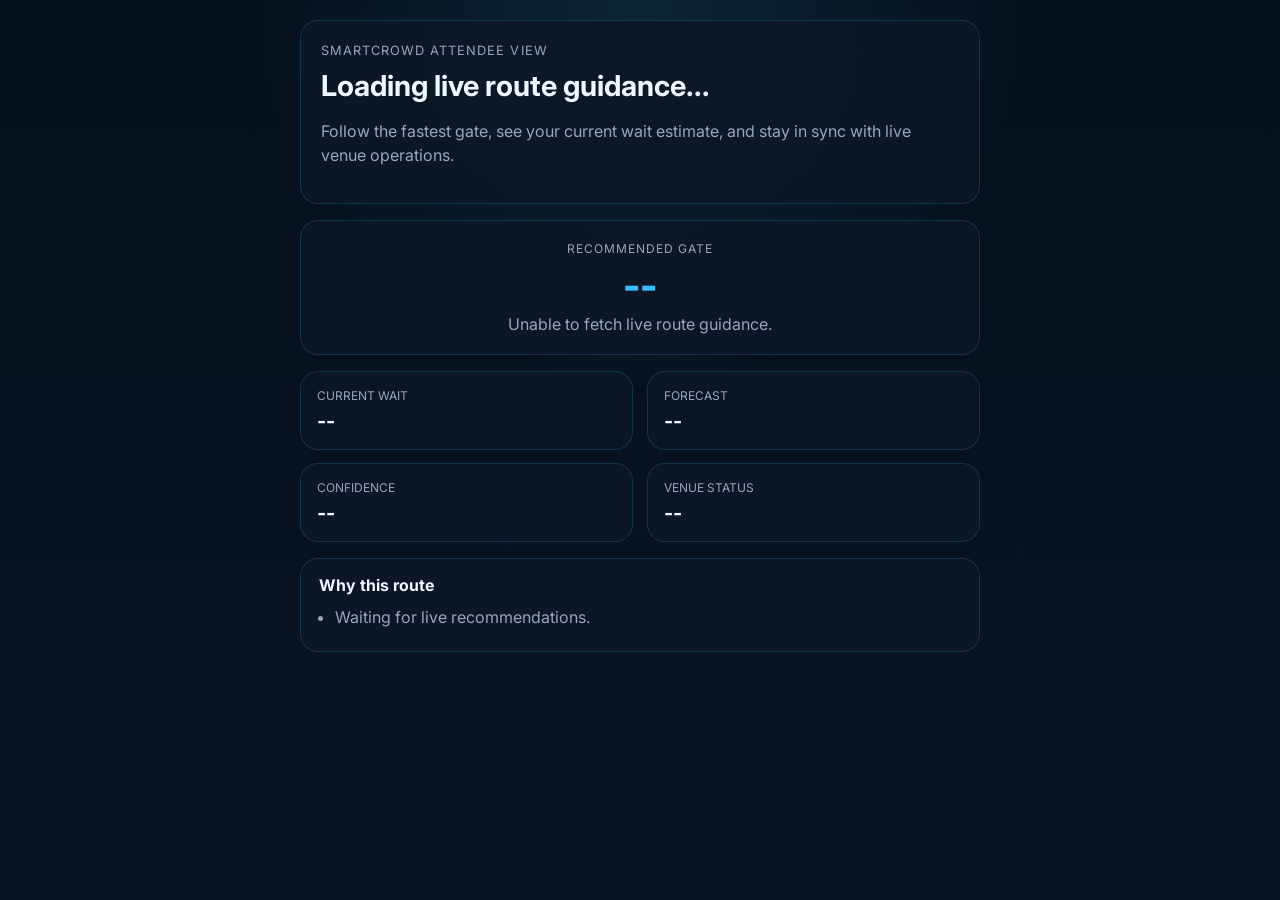
==== frontend/attendee.html @ 567f45a1 "Deploy-ready SmartCrowd updates" ====
<!doctype html>
<html lang="en">
  <head>
    <meta charset="UTF-8" />
    <meta name="viewport" content="width=device-width, initial-scale=1.0" />
    <title>SmartCrowd Attendee</title>
    <link rel="preconnect" href="https://fonts.googleapis.com" />
    <link rel="preconnect" href="https://fonts.gstatic.com" crossorigin />
    <link href="https://fonts.googleapis.com/css2?family=Inter:wght@400;500;600;700;800&display=swap" rel="stylesheet" />
    <link rel="stylesheet" href="attendee.css" />
  </head>
  <body>
    <main class="attendee-shell">
      <section class="hero">
        <p class="eyebrow">SmartCrowd Attendee View</p>
        <h1 id="headline">Loading live route guidance...</h1>
        <p>
          Follow the fastest gate, see your current wait estimate, and stay in sync with live venue operations.
        </p>
      </section>

      <section class="route-card">
        <div class="route-label">Recommended gate</div>
        <div class="route-value" id="bestGate">--</div>
        <div class="route-meta" id="bestMeta">Waiting for the live model.</div>
      </section>

      <section class="stats-grid">
        <article>
          <span>Current wait</span>
          <strong id="waitTime">--</strong>
        </article>
        <article>
          <span>Forecast</span>
          <strong id="forecast">--</strong>
        </article>
        <article>
          <span>Confidence</span>
          <strong id="confidence">--</strong>
        </article>
        <article>
          <span>Venue status</span>
          <strong id="status">--</strong>
        </article>
      </section>

      <section class="alerts">
        <h2>Why this route</h2>
        <ul id="reasonList">
          <li>Waiting for live recommendations.</li>
        </ul>
      </section>
    </main>

    <script src="attendee.js"></script>
  </body>
</html>
---- frontend/attendee.css ----
:root {
  --bg: #07111f;
  --card: rgba(13, 23, 39, 0.88);
  --line: rgba(56, 189, 248, 0.18);
  --text: #eef6ff;
  --muted: #93a8bf;
  --accent: #38bdf8;
  --good: #10b981;
  --warn: #f59e0b;
}

* { box-sizing: border-box; }

body {
  margin: 0;
  min-height: 100vh;
  font-family: Inter, system-ui, sans-serif;
  color: var(--text);
  background:
    radial-gradient(circle at top, rgba(56, 189, 248, 0.12), transparent 35%),
    linear-gradient(180deg, #06101c 0%, #091423 100%);
}

.attendee-shell {
  max-width: 720px;
  margin: 0 auto;
  padding: 1.25rem;
  display: grid;
  gap: 1rem;
}

.hero,
.route-card,
.stats-grid article,
.alerts {
  background: var(--card);
  border: 1px solid var(--line);
  border-radius: 18px;
  backdrop-filter: blur(12px);
}

.hero { padding: 1.25rem; }
.eyebrow {
  margin: 0 0 0.5rem;
  color: var(--accent);
  text-transform: uppercase;
  letter-spacing: 0.08em;
  font-size: 0.8rem;
}
.hero h1 { margin: 0; font-size: 1.8rem; }
.hero p { color: var(--muted); line-height: 1.5; }

.route-card {
  padding: 1.25rem;
  text-align: center;
}
.route-label {
  text-transform: uppercase;
  letter-spacing: 0.08em;
  color: var(--muted);
  font-size: 0.75rem;
}
.route-value {
  margin-top: 0.35rem;
  font-size: 2.4rem;
  font-weight: 800;
  color: var(--accent);
}
.route-meta { color: var(--muted); margin-top: 0.4rem; }

.stats-grid {
  display: grid;
  grid-template-columns: repeat(2, 1fr);
  gap: 0.85rem;
}
.stats-grid article {
  padding: 1rem;
}
.stats-grid span {
  display: block;
  color: var(--muted);
  font-size: 0.75rem;
  text-transform: uppercase;
}
.stats-grid strong {
  display: block;
  margin-top: 0.35rem;
  font-size: 1.25rem;
}

.alerts {
  padding: 1rem 1.1rem;
}
.alerts h2 {
  margin: 0 0 0.75rem;
  font-size: 1rem;
}
.alerts ul {
  margin: 0;
  padding-left: 1rem;
  color: var(--muted);
}
.alerts li { margin-bottom: 0.5rem; }

.good { color: var(--good); }
.warn { color: var(--warn); }
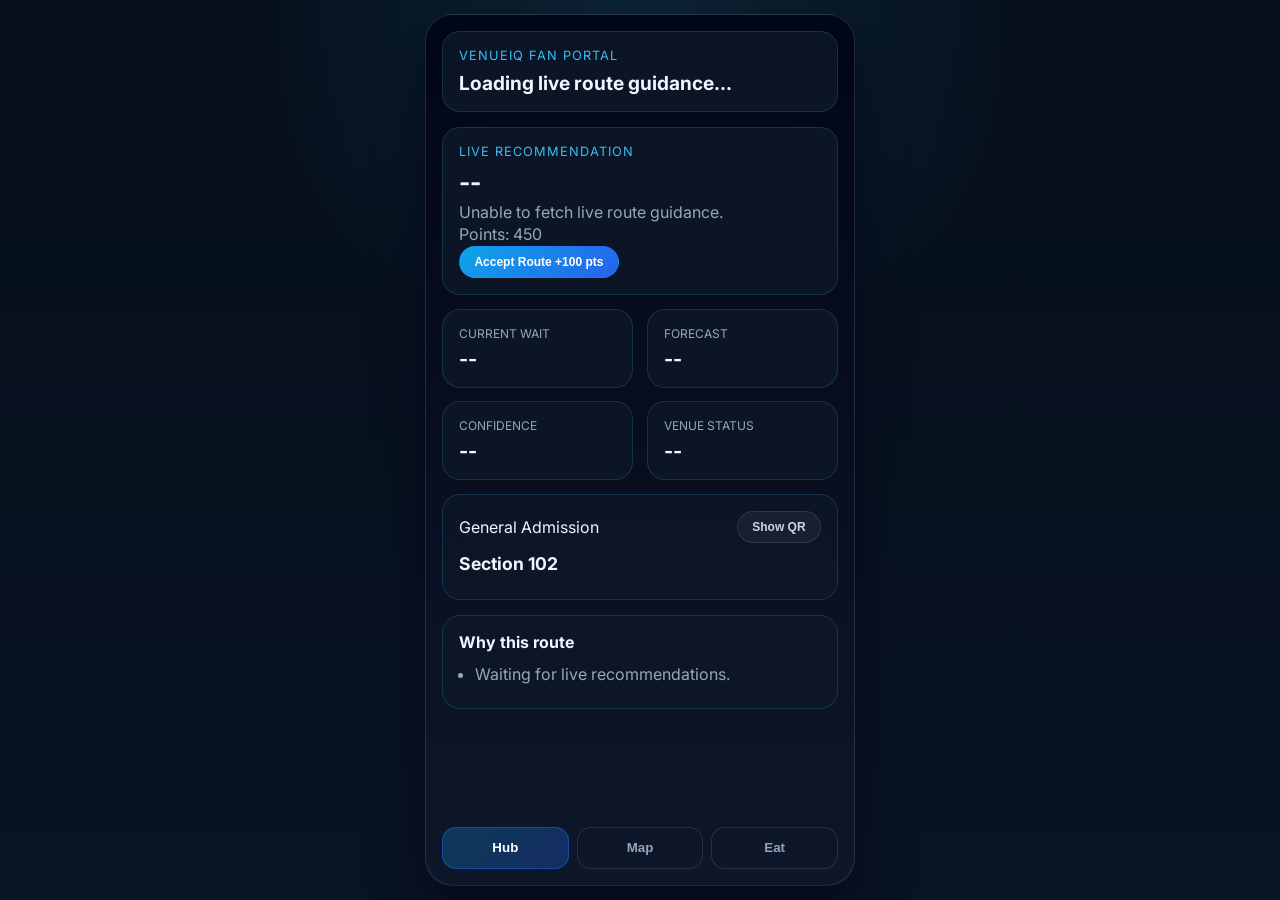
==== commit dbcee247: "feat: timeline replay, ops event stream, release automation" ====
--- a/frontend/attendee.html
+++ b/frontend/attendee.html
@@ -10,46 +10,114 @@
     <link rel="stylesheet" href="attendee.css" />
   </head>
   <body>
-    <main class="attendee-shell">
-      <section class="hero">
-        <p class="eyebrow">SmartCrowd Attendee View</p>
+    <main class="phone-shell">
+      <header class="phone-header">
+        <p class="eyebrow">VenueIQ Fan Portal</p>
         <h1 id="headline">Loading live route guidance...</h1>
-        <p>
-          Follow the fastest gate, see your current wait estimate, and stay in sync with live venue operations.
-        </p>
+      </header>
+
+      <section id="notificationCard" class="notification hidden">
+        <div class="notification-head">
+          <strong id="notifTitle">Notification</strong>
+          <button id="dismissNotif" class="ghost-btn" type="button">Dismiss</button>
+        </div>
+        <p id="notifBody">No active notifications.</p>
+        <button id="notifAction" class="primary-btn hidden" type="button">Take Action</button>
       </section>
 
-      <section class="route-card">
-        <div class="route-label">Recommended gate</div>
-        <div class="route-value" id="bestGate">--</div>
-        <div class="route-meta" id="bestMeta">Waiting for the live model.</div>
+      <section id="tabHub" class="tab-screen">
+        <section class="hero-card">
+          <div>
+            <p class="eyebrow">Live Recommendation</p>
+            <h2 id="bestGate">--</h2>
+            <p id="bestMeta" class="muted">Waiting for the live model.</p>
+            <p id="fanPoints" class="muted">Points: 450</p>
+          </div>
+          <button id="acceptRoute" class="primary-btn" type="button">Accept Route +100 pts</button>
+        </section>
+
+        <section class="stats-grid">
+          <article>
+            <span>Current wait</span>
+            <strong id="waitTime">--</strong>
+          </article>
+          <article>
+            <span>Forecast</span>
+            <strong id="forecast">--</strong>
+          </article>
+          <article>
+            <span>Confidence</span>
+            <strong id="confidence">--</strong>
+          </article>
+          <article>
+            <span>Venue status</span>
+            <strong id="status">--</strong>
+          </article>
+        </section>
+
+        <section class="ticket-card" id="ticketCard">
+          <div class="ticket-head">
+            <span>General Admission</span>
+            <button id="toggleQr" class="ghost-btn" type="button">Show QR</button>
+          </div>
+          <h3>Section 102</h3>
+          <div id="qrArea" class="qr-area hidden">
+            <div class="qr-box">VENUEIQ QR</div>
+            <p id="qrHint">Scan at the recommended gate.</p>
+          </div>
+        </section>
+
+        <section class="alerts">
+          <h2>Why this route</h2>
+          <ul id="reasonList">
+            <li>Waiting for live recommendations.</li>
+          </ul>
+        </section>
       </section>
 
-      <section class="stats-grid">
-        <article>
-          <span>Current wait</span>
-          <strong id="waitTime">--</strong>
-        </article>
-        <article>
-          <span>Forecast</span>
-          <strong id="forecast">--</strong>
-        </article>
-        <article>
-          <span>Confidence</span>
-          <strong id="confidence">--</strong>
-        </article>
-        <article>
-          <span>Venue status</span>
-          <strong id="status">--</strong>
-        </article>
+      <section id="tabMap" class="tab-screen hidden">
+        <section class="hero-card">
+          <p class="eyebrow">Navigation</p>
+          <h2 id="navGate">--</h2>
+          <p id="navMeta" class="muted">Accept route to begin guidance.</p>
+          <button id="toggleNav" class="primary-btn" type="button">Start Guidance</button>
+        </section>
+        <section class="map-card">
+          <div id="mapStatus" class="map-status">Navigation idle</div>
+          <div class="map-grid">
+            <span>Gate A</span>
+            <span>Gate B</span>
+            <span>Gate C</span>
+            <span>Food Court</span>
+            <span>Seating</span>
+            <span>Exit</span>
+          </div>
+        </section>
       </section>
 
-      <section class="alerts">
-        <h2>Why this route</h2>
-        <ul id="reasonList">
-          <li>Waiting for live recommendations.</li>
-        </ul>
+      <section id="tabEat" class="tab-screen hidden">
+        <section class="hero-card">
+          <p class="eyebrow">Concessions</p>
+          <h2>Live offers</h2>
+          <p id="dealMeta" class="muted">No active discount.</p>
+        </section>
+
+        <section id="menuList" class="menu-list"></section>
+
+        <section id="cartPanel" class="cart-panel hidden">
+          <div class="ticket-head">
+            <span>Cart Total</span>
+            <strong id="cartTotal">$0.00</strong>
+          </div>
+          <button id="checkoutBtn" class="primary-btn" type="button">Pay Securely</button>
+        </section>
       </section>
+
+      <footer class="tab-bar">
+        <button class="tab-btn active" data-tab="hub" type="button">Hub</button>
+        <button class="tab-btn" data-tab="map" type="button">Map</button>
+        <button class="tab-btn" data-tab="eat" type="button">Eat</button>
+      </footer>
     </main>
 
     <script src="attendee.js"></script>
--- a/frontend/attendee.css
+++ b/frontend/attendee.css
@@ -19,27 +19,42 @@
   background:
     radial-gradient(circle at top, rgba(56, 189, 248, 0.12), transparent 35%),
     linear-gradient(180deg, #06101c 0%, #091423 100%);
-}
-
-.attendee-shell {
-  max-width: 720px;
+  padding: 0.9rem;
+}
+
+.phone-shell {
+  width: min(430px, 100%);
   margin: 0 auto;
-  padding: 1.25rem;
-  display: grid;
-  gap: 1rem;
-}
-
-.hero,
-.route-card,
+  min-height: calc(100vh - 1.8rem);
+  background: linear-gradient(180deg, rgba(2, 6, 23, 0.96), rgba(15, 23, 42, 0.94));
+  border: 1px solid rgba(148, 163, 184, 0.2);
+  border-radius: 28px;
+  padding: 1rem;
+  display: flex;
+  flex-direction: column;
+  gap: 0.9rem;
+  box-shadow: 0 25px 50px rgba(2, 6, 23, 0.65);
+}
+
+.phone-header,
+.hero-card,
 .stats-grid article,
-.alerts {
+.alerts,
+.ticket-card,
+.notification,
+.map-card,
+.cart-panel,
+.menu-item {
   background: var(--card);
   border: 1px solid var(--line);
   border-radius: 18px;
   backdrop-filter: blur(12px);
 }
 
-.hero { padding: 1.25rem; }
+.phone-header {
+  padding: 1rem;
+}
+
 .eyebrow {
   margin: 0 0 0.5rem;
   color: var(--accent);
@@ -47,26 +62,73 @@
   letter-spacing: 0.08em;
   font-size: 0.8rem;
 }
-.hero h1 { margin: 0; font-size: 1.8rem; }
-.hero p { color: var(--muted); line-height: 1.5; }
-
-.route-card {
-  padding: 1.25rem;
-  text-align: center;
-}
-.route-label {
-  text-transform: uppercase;
-  letter-spacing: 0.08em;
-  color: var(--muted);
+.phone-header h1 { margin: 0; font-size: 1.2rem; }
+
+.tab-screen {
+  display: grid;
+  gap: 0.9rem;
+}
+
+.hidden {
+  display: none !important;
+}
+
+.notification {
+  padding: 0.85rem 1rem;
+}
+
+.notification-head {
+  display: flex;
+  align-items: center;
+  justify-content: space-between;
+  margin-bottom: 0.4rem;
+}
+
+.notification p {
+  margin: 0 0 0.6rem;
+  color: var(--muted);
+  font-size: 0.9rem;
+}
+
+.hero-card,
+.map-card,
+.ticket-card,
+.alerts,
+.cart-panel {
+  padding: 1rem;
+}
+
+.hero-card h2 {
+  margin: 0.2rem 0 0.35rem;
+  font-size: 1.55rem;
+}
+
+.muted {
+  color: var(--muted);
+  margin: 0;
+  line-height: 1.35;
+}
+
+.primary-btn,
+.ghost-btn {
+  border-radius: 999px;
+  border: 1px solid transparent;
+  padding: 0.5rem 0.9rem;
   font-size: 0.75rem;
-}
-.route-value {
-  margin-top: 0.35rem;
-  font-size: 2.4rem;
-  font-weight: 800;
-  color: var(--accent);
-}
-.route-meta { color: var(--muted); margin-top: 0.4rem; }
+  font-weight: 700;
+  cursor: pointer;
+}
+
+.primary-btn {
+  background: linear-gradient(135deg, #0ea5e9, #2563eb);
+  color: #fff;
+}
+
+.ghost-btn {
+  background: rgba(30, 41, 59, 0.6);
+  color: #cbd5e1;
+  border-color: rgba(148, 163, 184, 0.18);
+}
 
 .stats-grid {
   display: grid;
@@ -88,9 +150,6 @@
   font-size: 1.25rem;
 }
 
-.alerts {
-  padding: 1rem 1.1rem;
-}
 .alerts h2 {
   margin: 0 0 0.75rem;
   font-size: 1rem;
@@ -102,5 +161,147 @@
 }
 .alerts li { margin-bottom: 0.5rem; }
 
+.ticket-head {
+  display: flex;
+  align-items: center;
+  justify-content: space-between;
+  gap: 0.75rem;
+}
+
+.ticket-card h3 {
+  margin: 0.6rem 0;
+  font-size: 1.1rem;
+}
+
+.qr-area {
+  margin-top: 0.6rem;
+  display: grid;
+  place-items: center;
+  gap: 0.5rem;
+}
+
+.qr-box {
+  width: 155px;
+  height: 155px;
+  border-radius: 16px;
+  display: grid;
+  place-items: center;
+  background: repeating-linear-gradient(
+    45deg,
+    #e2e8f0,
+    #e2e8f0 8px,
+    #0f172a 8px,
+    #0f172a 16px
+  );
+  color: #020617;
+  font-weight: 900;
+  font-size: 0.75rem;
+}
+
+#qrHint {
+  margin: 0;
+  color: var(--muted);
+  font-size: 0.85rem;
+}
+
+.map-status {
+  font-size: 0.88rem;
+  color: var(--muted);
+  margin-bottom: 0.7rem;
+}
+
+.map-grid {
+  display: grid;
+  grid-template-columns: repeat(2, minmax(0, 1fr));
+  gap: 0.5rem;
+}
+
+.map-grid span {
+  display: inline-flex;
+  align-items: center;
+  justify-content: center;
+  min-height: 52px;
+  border: 1px solid rgba(148, 163, 184, 0.2);
+  border-radius: 10px;
+  font-size: 0.75rem;
+  color: #cbd5e1;
+}
+
+.menu-list {
+  display: grid;
+  gap: 0.55rem;
+}
+
+.menu-item {
+  padding: 0.75rem;
+  display: flex;
+  align-items: center;
+  justify-content: space-between;
+  gap: 0.7rem;
+}
+
+.menu-left {
+  display: flex;
+  flex-direction: column;
+  gap: 0.1rem;
+}
+
+.menu-name {
+  margin: 0;
+  font-size: 0.9rem;
+  font-weight: 700;
+}
+
+.menu-desc {
+  margin: 0;
+  color: var(--muted);
+  font-size: 0.74rem;
+}
+
+.menu-price {
+  margin: 0.12rem 0 0;
+  font-size: 0.78rem;
+  color: #dbeafe;
+}
+
+.tab-bar {
+  margin-top: auto;
+  display: grid;
+  grid-template-columns: repeat(3, minmax(0, 1fr));
+  gap: 0.5rem;
+  padding-top: 0.5rem;
+}
+
+.tab-btn {
+  min-height: 42px;
+  border-radius: 14px;
+  border: 1px solid rgba(148, 163, 184, 0.18);
+  background: rgba(15, 23, 42, 0.7);
+  color: #94a3b8;
+  font-weight: 700;
+  cursor: pointer;
+}
+
+.tab-btn.active {
+  color: #fff;
+  border-color: rgba(37, 99, 235, 0.5);
+  background: linear-gradient(135deg, rgba(14, 165, 233, 0.25), rgba(37, 99, 235, 0.3));
+}
+
 .good { color: var(--good); }
 .warn { color: var(--warn); }
+
+@media (max-width: 420px) {
+  body {
+    padding: 0.5rem;
+  }
+
+  .phone-shell {
+    border-radius: 20px;
+    min-height: calc(100vh - 1rem);
+  }
+
+  .stats-grid {
+    grid-template-columns: 1fr;
+  }
+}
